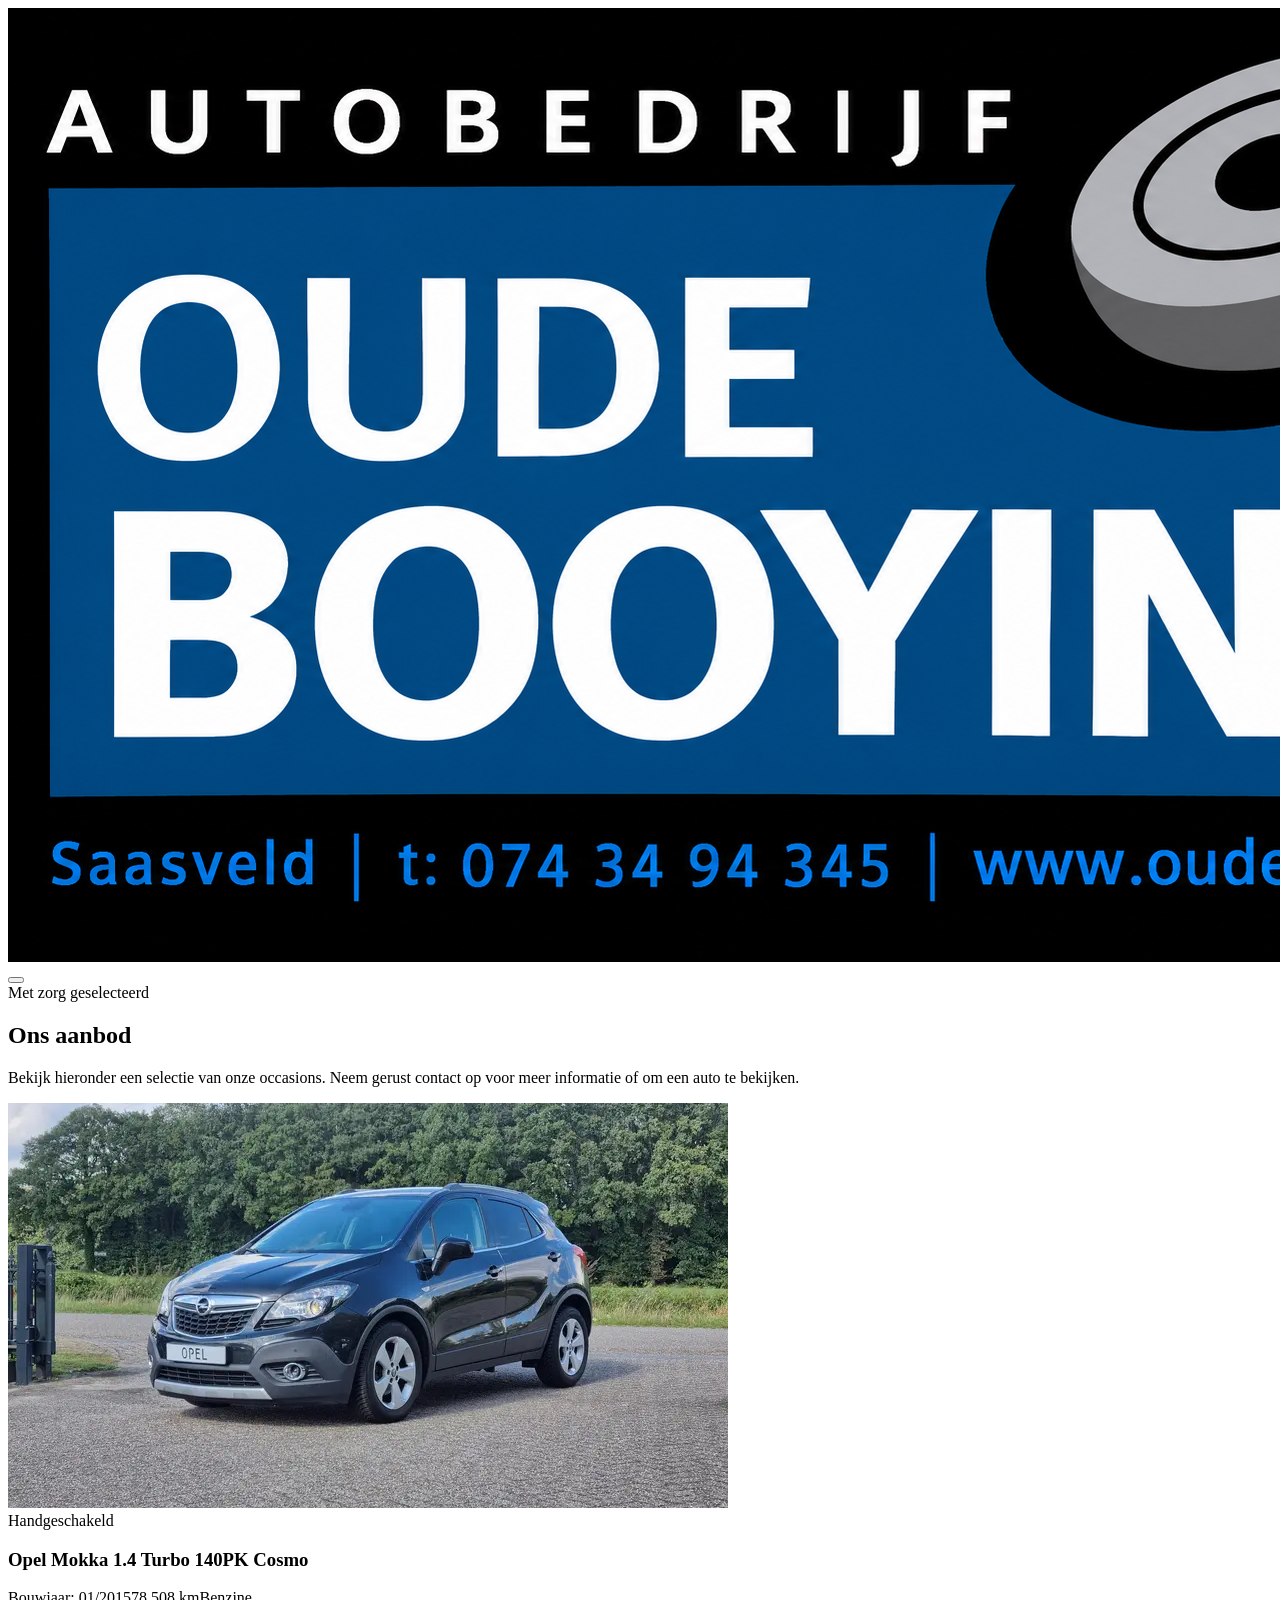
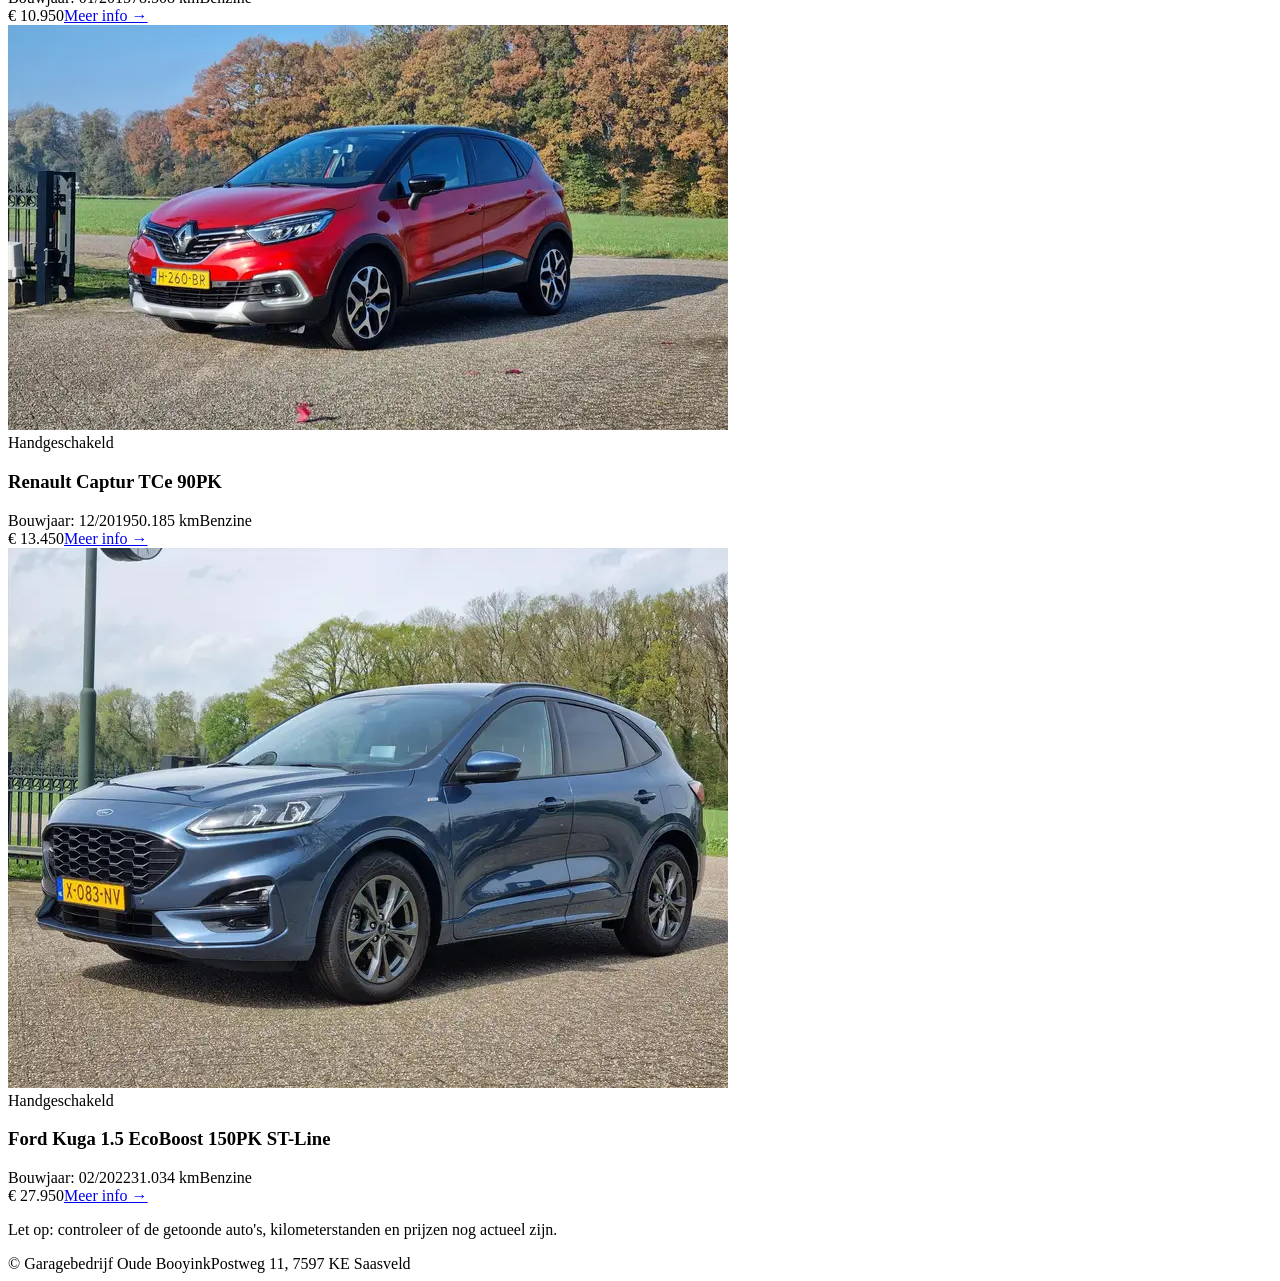
==== aanbod.html @ 66f20144 "Add files via upload" ====
<!DOCTYPE html>
<html lang="nl">
<head>
  <meta charset="UTF-8">
  <meta name="viewport" content="width=device-width, initial-scale=1">
  <meta name="description" content="Bekijk een selectie occasions van Garagebedrijf Oude Booyink in Saasveld.">
  <meta name="theme-color" content="#101010">
  <title>Ons aanbod | Garagebedrijf Oude Booyink</title>
  <link rel="stylesheet" href="style.css">
</head>
<body>
  <header class="site-header">
    <div class="wrap nav">
      <a class="brand" href="index.html" aria-label="Garagebedrijf Oude Booyink - Home"><img src="logo.png" alt="Garagebedrijf Oude Booyink" class="logo"></a>
      <div class="menu-wrap">
        <button class="menu-toggle" id="menuToggle" type="button" aria-label="Menu openen" aria-expanded="false" aria-controls="site-menu"><span></span><span></span><span></span></button>
        <nav class="menu-panel" id="site-menu" aria-label="Hoofdnavigatie" hidden>
          <a href="index.html">Home</a><a href="aanbod.html" aria-current="page">Aanbod</a><a href="over-ons.html">Over ons</a><a href="contact.html">Contact</a>
        </nav>
      </div>
    </div>
  </header>
  <main>
    <section class="page-hero"><div class="wrap"><div class="eyebrow">Met zorg geselecteerd</div><h1>Ons aanbod</h1><p>Bekijk hieronder een selectie van onze occasions. Neem gerust contact op voor meer informatie of om een auto te bekijken.</p></div></section>
    <section class="content-section"><div class="wrap">
      <div class="cars">
        <article class="car"><img src="opel mokka grijs 2015 - 2026.webp" alt="Opel Mokka grijs" loading="lazy"><div class="car-info"><div class="tag">Handgeschakeld</div><h3>Opel Mokka 1.4 Turbo 140PK Cosmo</h3><div class="specs"><span>Bouwjaar: 01/2015</span><span>78.508 km</span><span>Benzine</span></div><div class="price-row"><span class="price">€ 10.950</span><a class="text-link" href="contact.html">Meer info →</a></div></div></article>
        <article class="car"><img src="renault captur 2019 rood - 2026.webp" alt="Renault Captur rood" loading="lazy"><div class="car-info"><div class="tag">Handgeschakeld</div><h3>Renault Captur TCe 90PK</h3><div class="specs"><span>Bouwjaar: 12/2019</span><span>50.185 km</span><span>Benzine</span></div><div class="price-row"><span class="price">€ 13.450</span><a class="text-link" href="contact.html">Meer info →</a></div></div></article>
        <article class="car"><img src="ford kuga blauwgrijs 2022 - 2026.webp" alt="Ford Kuga blauwgrijs" loading="lazy"><div class="car-info"><div class="tag">Handgeschakeld</div><h3>Ford Kuga 1.5 EcoBoost 150PK ST-Line</h3><div class="specs"><span>Bouwjaar: 02/2022</span><span>31.034 km</span><span>Benzine</span></div><div class="price-row"><span class="price">€ 27.950</span><a class="text-link" href="contact.html">Meer info →</a></div></div></article>
      </div>
      <p class="note">Let op: controleer of de getoonde auto's, kilometerstanden en prijzen nog actueel zijn.</p>
    </div></section>
  </main>
  <footer><div class="wrap footer-row"><span>© <span id="year"></span> Garagebedrijf Oude Booyink</span><span>Postweg 11, 7597 KE Saasveld</span></div></footer>
  <script src="script.js"></script>
</body>
</html>
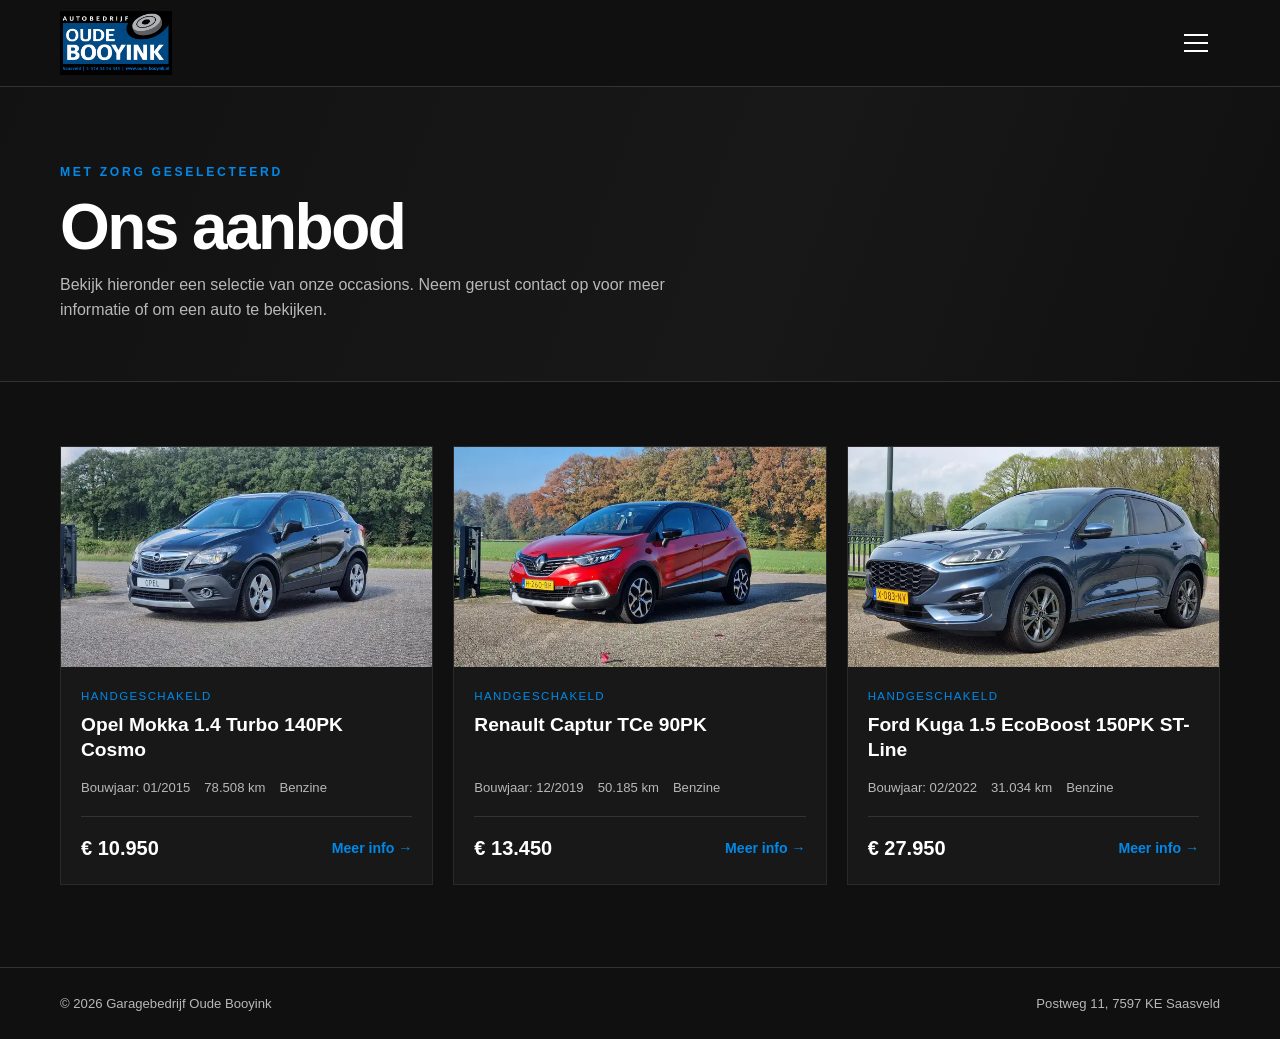
==== commit 00ab6d0f: "Remove note about checking car details" ====
--- a/aanbod.html
+++ b/aanbod.html
@@ -28,7 +28,7 @@
         <article class="car"><img src="renault captur 2019 rood - 2026.webp" alt="Renault Captur rood" loading="lazy"><div class="car-info"><div class="tag">Handgeschakeld</div><h3>Renault Captur TCe 90PK</h3><div class="specs"><span>Bouwjaar: 12/2019</span><span>50.185 km</span><span>Benzine</span></div><div class="price-row"><span class="price">€ 13.450</span><a class="text-link" href="contact.html">Meer info →</a></div></div></article>
         <article class="car"><img src="ford kuga blauwgrijs 2022 - 2026.webp" alt="Ford Kuga blauwgrijs" loading="lazy"><div class="car-info"><div class="tag">Handgeschakeld</div><h3>Ford Kuga 1.5 EcoBoost 150PK ST-Line</h3><div class="specs"><span>Bouwjaar: 02/2022</span><span>31.034 km</span><span>Benzine</span></div><div class="price-row"><span class="price">€ 27.950</span><a class="text-link" href="contact.html">Meer info →</a></div></div></article>
       </div>
-      <p class="note">Let op: controleer of de getoonde auto's, kilometerstanden en prijzen nog actueel zijn.</p>
+
     </div></section>
   </main>
   <footer><div class="wrap footer-row"><span>© <span id="year"></span> Garagebedrijf Oude Booyink</span><span>Postweg 11, 7597 KE Saasveld</span></div></footer>
--- a/style.css
+++ b/style.css
@@ -0,0 +1,234 @@
+:root {
+  --black: #101010;
+  --panel: #181818;
+  --white: #ffffff;
+  --muted: #b8b8b8;
+  --line: #333333;
+  --accent: #00457C;
+  --blue-light: #0089E8;
+  --about-bg: #f1f0ec;
+  --about-text: #171717;
+}
+
+* { box-sizing: border-box; }
+html { scroll-behavior: smooth; }
+body {
+  margin: 0;
+  background: var(--black);
+  color: var(--white);
+  font-family: Arial, Helvetica, sans-serif;
+  line-height: 1.6;
+}
+a { color: inherit; text-decoration: none; }
+button, input, textarea { font: inherit; }
+.wrap { width: min(1160px, 92%); margin: 0 auto; }
+
+.site-header {
+  position: relative;
+  z-index: 20;
+  background: rgba(16, 16, 16, .97);
+  border-bottom: 1px solid var(--line);
+}
+.home-page .site-header {
+  position: absolute;
+  inset: 0 0 auto 0;
+  background: rgba(16, 16, 16, .55);
+  border-bottom-color: rgba(255,255,255,.16);
+}
+.nav {
+  min-height: 86px;
+  display: flex;
+  align-items: center;
+  justify-content: space-between;
+  gap: 24px;
+}
+.brand { display: block; flex-shrink: 0; }
+.logo {
+  display: block;
+  width: auto;
+  height: 65px;
+  max-width: min(260px, 58vw);
+  object-fit: contain;
+}
+.menu-wrap { position: relative; margin-left: auto; }
+.menu-toggle {
+  display: flex;
+  flex-direction: column;
+  align-items: center;
+  justify-content: center;
+  gap: 6px;
+  width: 48px;
+  height: 48px;
+  padding: 10px;
+  border: 1px solid rgba(255,255,255,.45);
+  background: rgba(16,16,16,.35);
+  cursor: pointer;
+}
+.menu-toggle:hover, .menu-toggle:focus-visible { border-color: var(--blue-light); outline: none; }
+.menu-toggle span { width: 24px; height: 2px; display: block; background: var(--white); transition: transform .2s, opacity .2s; }
+.menu-toggle[aria-expanded="true"] span:first-child { transform: translateY(8px) rotate(45deg); }
+.menu-toggle[aria-expanded="true"] span:nth-child(2) { opacity: 0; }
+.menu-toggle[aria-expanded="true"] span:last-child { transform: translateY(-8px) rotate(-45deg); }
+.menu-panel {
+  position: absolute;
+  right: 0;
+  top: calc(100% + 10px);
+  width: 225px;
+  padding: 8px;
+  background: var(--panel);
+  border: 1px solid var(--line);
+  box-shadow: 0 14px 35px rgba(0,0,0,.35);
+}
+.menu-panel[hidden] { display: none !important; }
+.menu-panel a { display: block; padding: 12px 14px; color: #eee; }
+.menu-panel a:hover, .menu-panel a:focus-visible { color: var(--blue-light); background: #252525; outline: none; }
+
+/* Homepage: alleen de grote vrachtwagenfoto met logo en menu */
+.home-hero {
+  min-height: 100svh;
+  min-height: 100vh;
+  background-color: #101010;
+  background-image: linear-gradient(180deg, rgba(0,0,0,.16), rgba(0,0,0,.08)), url('vrachtwagentje.jpg');
+  background-position: center;
+  background-size: cover;
+  background-repeat: no-repeat;
+}
+.home-hero::after { content: ""; display: block; min-height: 100vh; pointer-events: none; }
+
+.page-hero {
+  padding: 76px 0 58px;
+  background: linear-gradient(110deg, #121212, #181818 60%, #101010);
+  border-bottom: 1px solid var(--line);
+}
+.eyebrow {
+  color: var(--blue-light);
+  font-size: .76rem;
+  font-weight: 700;
+  letter-spacing: .22em;
+  text-transform: uppercase;
+}
+.page-hero h1 { margin: 12px 0 10px; font-size: clamp(2.4rem, 5vw, 4rem); line-height: 1.05; letter-spacing: -.04em; }
+.page-hero p { max-width: 650px; margin: 0; color: var(--muted); }
+main section.content-section { padding: 64px 0 82px; }
+h2 { font-size: clamp(2rem, 4vw, 3rem); letter-spacing: -.035em; line-height: 1.1; margin: 10px 0 18px; }
+h3 { margin: 8px 0 2px; }
+p { margin-top: 0; }
+.muted, .section-intro { color: var(--muted); }
+
+.cars { display: grid; grid-template-columns: repeat(3, minmax(0, 1fr)); gap: 20px; }
+.car { display: flex; flex-direction: column; min-width: 0; background: var(--panel); border: 1px solid #292929; overflow: hidden; }
+.car img { width: 100%; height: 220px; object-fit: cover; display: block; background: #252525; }
+.car-info { display: flex; flex-direction: column; flex: 1; padding: 20px; }
+.tag { font-size: .72rem; color: var(--blue-light); text-transform: uppercase; letter-spacing: .12em; }
+.car h3 { margin: 8px 0 2px; font-size: 1.2rem; line-height: 1.3; min-height: 2.6em; }
+.specs { display: flex; flex-wrap: wrap; gap: 8px 14px; color: var(--muted); font-size: .82rem; margin: 12px 0 18px; }
+.price-row { display: flex; align-items: center; justify-content: space-between; border-top: 1px solid var(--line); padding-top: 15px; gap: 8px; margin-top: auto; }
+.price { font-size: 1.25rem; font-weight: 800; }
+.text-link { font-size: .88rem; color: var(--blue-light); font-weight: 700; }
+.text-link:hover { color: #62b8ff; }
+.note { font-size: .82rem; color: var(--muted); margin-top: 18px; }
+
+.about-panel { background: var(--about-bg); color: var(--about-text); }
+.about-grid { display: grid; grid-template-columns: 1fr 1fr; gap: 60px; align-items: center; }
+.about-panel .eyebrow { color: var(--accent); }
+.about-panel p { color: #454545; }
+.features { display: grid; grid-template-columns: 1fr 1fr; gap: 18px; margin-top: 24px; }
+.feature { border-top: 1px solid #c8c5bf; padding-top: 12px; font-weight: 700; }
+.btn { display: inline-flex; align-items: center; justify-content: center; padding: 13px 21px; border: 1px solid var(--blue-light); color: var(--white); font-weight: 700; font-size: .9rem; transition: .2s; cursor: pointer; font-family: inherit; background: transparent; }
+.btn.primary { background: var(--accent); color: var(--white); }
+.btn:hover { transform: translateY(-2px); opacity: .9; }
+.actions { display: flex; flex-wrap: wrap; gap: 12px; margin-top: 24px; }
+
+.contact-grid { display: grid; grid-template-columns: 1fr 1fr; gap: 30px; align-items: start; }
+.contact-card { background: var(--panel); border: 1px solid var(--line); padding: 26px; min-width: 0; }
+.contact-card p { color: var(--muted); }
+.contact-card h2, .contact-card h3 { margin-top: 0; }
+.contact-card label { display: block; font-size: .86rem; margin: 14px 0 6px; }
+input, textarea { width: 100%; padding: 12px; background: #101010; color: white; border: 1px solid #444; font: inherit; border-radius: 0; }
+input:focus, textarea:focus { outline: 2px solid var(--blue-light); outline-offset: 2px; }
+textarea { min-height: 130px; resize: vertical; }
+footer { border-top: 1px solid var(--line); padding: 25px 0; color: var(--muted); font-size: .82rem; }
+.footer-row { display: flex; justify-content: space-between; gap: 18px; flex-wrap: wrap; }
+
+@media (max-width: 800px) {
+  .cars { grid-template-columns: repeat(2, minmax(0, 1fr)); }
+  .about-grid, .contact-grid { grid-template-columns: 1fr; gap: 28px; }
+  .page-hero { padding: 58px 0 44px; }
+}
+@media (max-width: 560px) {
+  .nav { min-height: 74px; }
+  .logo { height: 55px; }
+  .cars { grid-template-columns: 1fr; }
+  .car img { height: 235px; }
+  main section.content-section { padding: 48px 0 60px; }
+  .features { gap: 12px; }
+  .contact-card { padding: 20px; }
+  .page-hero { padding: 46px 0 36px; }
+}
+
+/* Homepage: donkere vrachtwagenfoto en tekst in het midden */
+.home-hero {
+  position: relative;
+  min-height: calc(100vh - 86px);
+  display: flex;
+  align-items: center;
+  justify-content: center;
+  padding: 60px 0;
+  background-color: #101010;
+  background-image:
+    linear-gradient(90deg, rgba(0, 0, 0, .86), rgba(0, 0, 0, .28)),
+    url('vrachtwagentje.jpg');
+  background-position: center;
+  background-size: cover;
+  background-repeat: no-repeat;
+}
+
+/* Voorkomt een dubbele donkere laag */
+.home-hero::after {
+  content: none !important;
+}
+
+.home-hero-content {
+  position: relative;
+  z-index: 1;
+  width: min(1160px, 92%);
+  margin: 0 auto;
+  padding: 40px 0;
+  text-align: center;
+}
+
+.home-hero .eyebrow {
+  color: #0089E8;
+  font-size: .76rem;
+  font-weight: 700;
+  letter-spacing: .22em;
+  text-transform: uppercase;
+}
+
+.home-hero h1 {
+  color: #ffffff;
+  margin: 18px 0;
+  font-size: clamp(2.7rem, 6vw, 5.3rem);
+  line-height: 1.02;
+  letter-spacing: -.045em;
+  white-space: nowrap;
+}
+
+.home-hero .actions {
+  display: flex;
+  justify-content: center;
+  flex-wrap: wrap;
+  gap: 12px;
+  margin-top: 28px;
+}
+
+@media (max-width: 700px) {
+  .home-hero h1 {
+    white-space: normal;
+  }
+  }
+.menu-toggle {
+  border: none !important;
+  background: transparent;
+  box-shadow: none;
+}
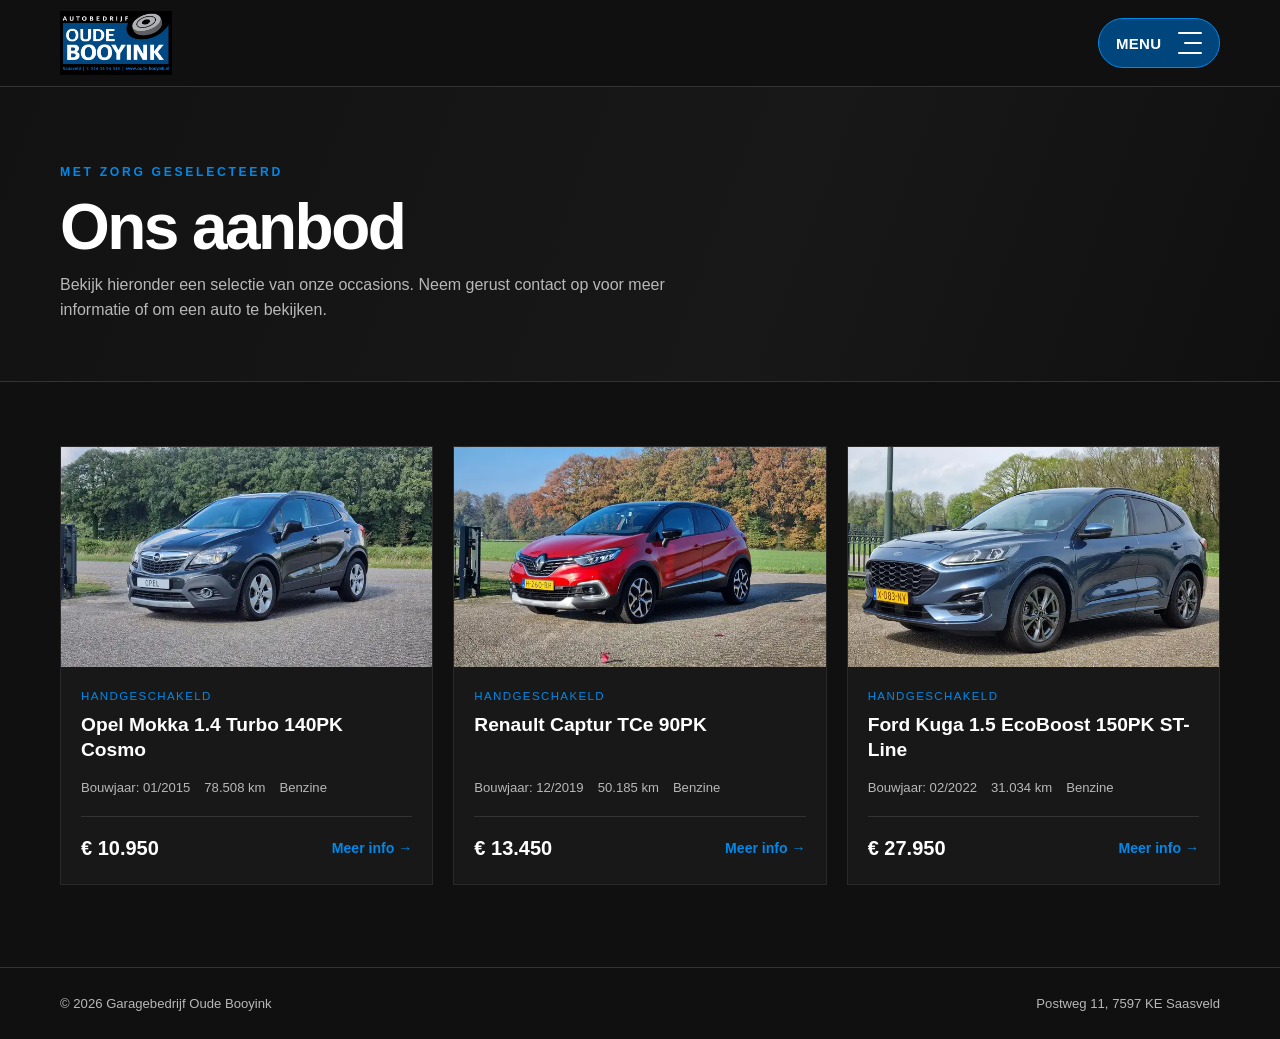
==== commit 5dbe289c: "Refactor menu toggle button for accessibility" ====
--- a/aanbod.html
+++ b/aanbod.html
@@ -13,7 +13,23 @@
     <div class="wrap nav">
       <a class="brand" href="index.html" aria-label="Garagebedrijf Oude Booyink - Home"><img src="logo.png" alt="Garagebedrijf Oude Booyink" class="logo"></a>
       <div class="menu-wrap">
-        <button class="menu-toggle" id="menuToggle" type="button" aria-label="Menu openen" aria-expanded="false" aria-controls="site-menu"><span></span><span></span><span></span></button>
+        
+<button class="menu-toggle" id="menuToggle"
+        type="button"
+        aria-label="Menu openen"
+        aria-expanded="false"
+        aria-controls="site-menu">
+
+  <span class="menu-label">MENU</span>
+
+  <span class="menu-lines">
+    <span></span>
+    <span></span>
+    <span></span>
+  </span>
+
+</button>
+
         <nav class="menu-panel" id="site-menu" aria-label="Hoofdnavigatie" hidden>
           <a href="index.html">Home</a><a href="aanbod.html" aria-current="page">Aanbod</a><a href="over-ons.html">Over ons</a><a href="contact.html">Contact</a>
         </nav>
--- a/style.css
+++ b/style.css
@@ -1,3 +1,4 @@
+
 :root {
   --black: #101010;
   --panel: #181818;
@@ -10,8 +11,14 @@
   --about-text: #171717;
 }
 
-* { box-sizing: border-box; }
-html { scroll-behavior: smooth; }
+* {
+  box-sizing: border-box;
+}
+
+html {
+  scroll-behavior: smooth;
+}
+
 body {
   margin: 0;
   background: var(--black);
@@ -19,22 +26,39 @@
   font-family: Arial, Helvetica, sans-serif;
   line-height: 1.6;
 }
-a { color: inherit; text-decoration: none; }
-button, input, textarea { font: inherit; }
-.wrap { width: min(1160px, 92%); margin: 0 auto; }
+
+a {
+  color: inherit;
+  text-decoration: none;
+}
+
+button, input, textarea {
+  font: inherit;
+}
+
+.wrap {
+  width: min(1160px, 92%);
+  margin: 0 auto;
+}
+
+/* =====================================
+   HEADER EN LOGO
+===================================== */
 
 .site-header {
   position: relative;
   z-index: 20;
-  background: rgba(16, 16, 16, .97);
+  background: rgba(16,16,16,.97);
   border-bottom: 1px solid var(--line);
 }
+
 .home-page .site-header {
   position: absolute;
   inset: 0 0 auto 0;
-  background: rgba(16, 16, 16, .55);
+  background: rgba(16,16,16,.55);
   border-bottom-color: rgba(255,255,255,.16);
 }
+
 .nav {
   min-height: 86px;
   display: flex;
@@ -42,7 +66,12 @@
   justify-content: space-between;
   gap: 24px;
 }
-.brand { display: block; flex-shrink: 0; }
+
+.brand {
+  display: block;
+  flex-shrink: 0;
+}
+
 .logo {
   display: block;
   width: auto;
@@ -50,140 +79,242 @@
   max-width: min(260px, 58vw);
   object-fit: contain;
 }
-.menu-wrap { position: relative; margin-left: auto; }
+
+/* =====================================
+   MENUKNOP - HOUSE OF CARS STIJL
+===================================== */
+
+.menu-wrap {
+  position: relative;
+  z-index: 1005;
+  margin-left: auto;
+}
+
 .menu-toggle {
+  position: relative;
+  z-index: 1007;
+  width: 122px;
+  height: 50px;
+  padding: 0 17px;
+  border: 1px solid var(--blue-light);
+  border-radius: 50px;
+  background: var(--accent);
+  color: white;
+  box-shadow: none;
+
+  display: flex;
+  flex-direction: row;
+  align-items: center;
+  justify-content: space-between;
+  gap: 12px;
+
+  cursor: pointer;
+  transition: background .25s ease;
+}
+
+.menu-toggle:hover {
+  background: var(--blue-light);
+}
+
+.menu-toggle:focus-visible {
+  outline: 2px solid white;
+  outline-offset: 4px;
+}
+
+.menu-toggle .menu-label {
+  display: inline-block;
+  color: white;
+  font-size: 15px;
+  font-weight: 800;
+  letter-spacing: .3px;
+  line-height: 1;
+}
+
+/* Drie horizontale streepjes */
+
+.menu-toggle .menu-lines {
+  width: 25px;
+  height: 22px;
   display: flex;
   flex-direction: column;
+  justify-content: space-between;
+  align-items: flex-end;
+}
+
+.menu-toggle .menu-lines span {
+  display: block;
+  width: 24px;
+  height: 2px;
+  background: white;
+  border-radius: 3px;
+  transition: transform .3s ease, opacity .3s ease;
+}
+
+.menu-toggle .menu-lines span:nth-child(2) {
+  width: 18px;
+}
+
+/* Streepjes veranderen in kruisje */
+
+.menu-toggle[aria-expanded="true"] .menu-lines span:first-child {
+  transform: translateY(10px) rotate(45deg);
+}
+
+.menu-toggle[aria-expanded="true"] .menu-lines span:nth-child(2) {
+  opacity: 0;
+}
+
+.menu-toggle[aria-expanded="true"] .menu-lines span:last-child {
+  transform: translateY(-10px) rotate(-45deg);
+}
+
+/* =====================================
+   GROOT SCHUIFMENU RECHTS
+===================================== */
+
+.menu-panel {
+  position: fixed;
+  z-index: 1006;
+  top: 0;
+  right: 0;
+
+  width: 40vw;
+  min-width: 360px;
+  max-width: 620px;
+
+  height: 100vh;
+  height: 100dvh;
+
+  padding: 145px 55px 45px;
+
+  background: #101820;
+  border: none;
+  box-shadow: -20px 0 60px rgba(0,0,0,.4);
+
+  display: flex;
+  flex-direction: column;
+  gap: 0;
+
+  transform: translateX(100%);
+  transition: transform .45s cubic-bezier(.77,0,.18,1);
+  overflow-y: auto;
+}
+
+.menu-panel.is-open {
+  transform: translateX(0);
+}
+
+.menu-panel[hidden] {
+  display: none !important;
+}
+
+/* Menutitel */
+
+.menu-panel .menu-heading {
+  color: var(--blue-light);
+  font-size: 13px;
+  font-weight: 700;
+  letter-spacing: 4px;
+  margin-bottom: 28px;
+}
+
+/* Grote menuteksten */
+
+.menu-panel a {
+  display: flex;
+  justify-content: space-between;
+  align-items: center;
+
+  padding: 17px 0;
+
+  color: white;
+  background: transparent;
+  border-bottom: 1px solid rgba(255,255,255,.15);
+
+  font-family: Impact, "Arial Narrow", sans-serif;
+  font-size: clamp(30px, 3.2vw, 46px);
+  font-weight: 700;
+  letter-spacing: .5px;
+  text-transform: uppercase;
+
+  transition: color .25s ease, padding .25s ease;
+}
+
+.menu-panel a span {
+  color: var(--blue-light);
+  font-size: 25px;
+}
+
+.menu-panel a:hover,
+.menu-panel a:focus-visible {
+  color: var(--blue-light);
+  padding-left: 10px;
+  outline: none;
+}
+
+/* Onderkant menu */
+
+.menu-footer {
+  margin-top: auto;
+  padding-top: 40px;
+  color: #aebdca;
+  font-size: 12px;
+  line-height: 2;
+  letter-spacing: 1.5px;
+}
+
+/* Donkere laag achter menu */
+
+.menu-overlay {
+  position: fixed;
+  z-index: 1004;
+  inset: 0;
+  background: rgba(0,0,0,.72);
+  opacity: 0;
+  visibility: hidden;
+  transition: opacity .45s ease, visibility .45s ease;
+}
+
+.menu-overlay.is-visible {
+  opacity: 1;
+  visibility: visible;
+}
+
+.menu-overlay[hidden] {
+  display: none !important;
+}
+
+body.menu-open {
+  overflow: hidden;
+}
+
+/* =====================================
+   HOMEPAGE
+===================================== */
+
+.home-hero {
+  position: relative;
+  min-height: 100vh;
+  min-height: 100svh;
+  display: flex;
   align-items: center;
   justify-content: center;
-  gap: 6px;
-  width: 48px;
-  height: 48px;
-  padding: 10px;
-  border: 1px solid rgba(255,255,255,.45);
-  background: rgba(16,16,16,.35);
-  cursor: pointer;
-}
-.menu-toggle:hover, .menu-toggle:focus-visible { border-color: var(--blue-light); outline: none; }
-.menu-toggle span { width: 24px; height: 2px; display: block; background: var(--white); transition: transform .2s, opacity .2s; }
-.menu-toggle[aria-expanded="true"] span:first-child { transform: translateY(8px) rotate(45deg); }
-.menu-toggle[aria-expanded="true"] span:nth-child(2) { opacity: 0; }
-.menu-toggle[aria-expanded="true"] span:last-child { transform: translateY(-8px) rotate(-45deg); }
-.menu-panel {
-  position: absolute;
-  right: 0;
-  top: calc(100% + 10px);
-  width: 225px;
-  padding: 8px;
-  background: var(--panel);
-  border: 1px solid var(--line);
-  box-shadow: 0 14px 35px rgba(0,0,0,.35);
-}
-.menu-panel[hidden] { display: none !important; }
-.menu-panel a { display: block; padding: 12px 14px; color: #eee; }
-.menu-panel a:hover, .menu-panel a:focus-visible { color: var(--blue-light); background: #252525; outline: none; }
-
-/* Homepage: alleen de grote vrachtwagenfoto met logo en menu */
-.home-hero {
-  min-height: 100svh;
-  min-height: 100vh;
+  padding: 60px 0;
+
   background-color: #101010;
-  background-image: linear-gradient(180deg, rgba(0,0,0,.16), rgba(0,0,0,.08)), url('vrachtwagentje.jpg');
+  background-image:
+    linear-gradient(
+      90deg,
+      rgba(0,0,0,.86),
+      rgba(0,0,0,.28)
+    ),
+    url('vrachtwagentje.jpg');
+
   background-position: center;
   background-size: cover;
   background-repeat: no-repeat;
 }
-.home-hero::after { content: ""; display: block; min-height: 100vh; pointer-events: none; }
-
-.page-hero {
-  padding: 76px 0 58px;
-  background: linear-gradient(110deg, #121212, #181818 60%, #101010);
-  border-bottom: 1px solid var(--line);
-}
-.eyebrow {
-  color: var(--blue-light);
-  font-size: .76rem;
-  font-weight: 700;
-  letter-spacing: .22em;
-  text-transform: uppercase;
-}
-.page-hero h1 { margin: 12px 0 10px; font-size: clamp(2.4rem, 5vw, 4rem); line-height: 1.05; letter-spacing: -.04em; }
-.page-hero p { max-width: 650px; margin: 0; color: var(--muted); }
-main section.content-section { padding: 64px 0 82px; }
-h2 { font-size: clamp(2rem, 4vw, 3rem); letter-spacing: -.035em; line-height: 1.1; margin: 10px 0 18px; }
-h3 { margin: 8px 0 2px; }
-p { margin-top: 0; }
-.muted, .section-intro { color: var(--muted); }
-
-.cars { display: grid; grid-template-columns: repeat(3, minmax(0, 1fr)); gap: 20px; }
-.car { display: flex; flex-direction: column; min-width: 0; background: var(--panel); border: 1px solid #292929; overflow: hidden; }
-.car img { width: 100%; height: 220px; object-fit: cover; display: block; background: #252525; }
-.car-info { display: flex; flex-direction: column; flex: 1; padding: 20px; }
-.tag { font-size: .72rem; color: var(--blue-light); text-transform: uppercase; letter-spacing: .12em; }
-.car h3 { margin: 8px 0 2px; font-size: 1.2rem; line-height: 1.3; min-height: 2.6em; }
-.specs { display: flex; flex-wrap: wrap; gap: 8px 14px; color: var(--muted); font-size: .82rem; margin: 12px 0 18px; }
-.price-row { display: flex; align-items: center; justify-content: space-between; border-top: 1px solid var(--line); padding-top: 15px; gap: 8px; margin-top: auto; }
-.price { font-size: 1.25rem; font-weight: 800; }
-.text-link { font-size: .88rem; color: var(--blue-light); font-weight: 700; }
-.text-link:hover { color: #62b8ff; }
-.note { font-size: .82rem; color: var(--muted); margin-top: 18px; }
-
-.about-panel { background: var(--about-bg); color: var(--about-text); }
-.about-grid { display: grid; grid-template-columns: 1fr 1fr; gap: 60px; align-items: center; }
-.about-panel .eyebrow { color: var(--accent); }
-.about-panel p { color: #454545; }
-.features { display: grid; grid-template-columns: 1fr 1fr; gap: 18px; margin-top: 24px; }
-.feature { border-top: 1px solid #c8c5bf; padding-top: 12px; font-weight: 700; }
-.btn { display: inline-flex; align-items: center; justify-content: center; padding: 13px 21px; border: 1px solid var(--blue-light); color: var(--white); font-weight: 700; font-size: .9rem; transition: .2s; cursor: pointer; font-family: inherit; background: transparent; }
-.btn.primary { background: var(--accent); color: var(--white); }
-.btn:hover { transform: translateY(-2px); opacity: .9; }
-.actions { display: flex; flex-wrap: wrap; gap: 12px; margin-top: 24px; }
-
-.contact-grid { display: grid; grid-template-columns: 1fr 1fr; gap: 30px; align-items: start; }
-.contact-card { background: var(--panel); border: 1px solid var(--line); padding: 26px; min-width: 0; }
-.contact-card p { color: var(--muted); }
-.contact-card h2, .contact-card h3 { margin-top: 0; }
-.contact-card label { display: block; font-size: .86rem; margin: 14px 0 6px; }
-input, textarea { width: 100%; padding: 12px; background: #101010; color: white; border: 1px solid #444; font: inherit; border-radius: 0; }
-input:focus, textarea:focus { outline: 2px solid var(--blue-light); outline-offset: 2px; }
-textarea { min-height: 130px; resize: vertical; }
-footer { border-top: 1px solid var(--line); padding: 25px 0; color: var(--muted); font-size: .82rem; }
-.footer-row { display: flex; justify-content: space-between; gap: 18px; flex-wrap: wrap; }
-
-@media (max-width: 800px) {
-  .cars { grid-template-columns: repeat(2, minmax(0, 1fr)); }
-  .about-grid, .contact-grid { grid-template-columns: 1fr; gap: 28px; }
-  .page-hero { padding: 58px 0 44px; }
-}
-@media (max-width: 560px) {
-  .nav { min-height: 74px; }
-  .logo { height: 55px; }
-  .cars { grid-template-columns: 1fr; }
-  .car img { height: 235px; }
-  main section.content-section { padding: 48px 0 60px; }
-  .features { gap: 12px; }
-  .contact-card { padding: 20px; }
-  .page-hero { padding: 46px 0 36px; }
-}
-
-/* Homepage: donkere vrachtwagenfoto en tekst in het midden */
-.home-hero {
-  position: relative;
-  min-height: calc(100vh - 86px);
-  display: flex;
-  align-items: center;
-  justify-content: center;
-  padding: 60px 0;
-  background-color: #101010;
-  background-image:
-    linear-gradient(90deg, rgba(0, 0, 0, .86), rgba(0, 0, 0, .28)),
-    url('vrachtwagentje.jpg');
-  background-position: center;
-  background-size: cover;
-  background-repeat: no-repeat;
-}
-
-/* Voorkomt een dubbele donkere laag */
+
 .home-hero::after {
   content: none !important;
 }
@@ -198,7 +329,7 @@
 }
 
 .home-hero .eyebrow {
-  color: #0089E8;
+  color: var(--blue-light);
   font-size: .76rem;
   font-weight: 700;
   letter-spacing: .22em;
@@ -206,7 +337,7 @@
 }
 
 .home-hero h1 {
-  color: #ffffff;
+  color: white;
   margin: 18px 0;
   font-size: clamp(2.7rem, 6vw, 5.3rem);
   line-height: 1.02;
@@ -222,13 +353,385 @@
   margin-top: 28px;
 }
 
+/* =====================================
+   PAGINAKOPPEN
+===================================== */
+
+.page-hero {
+  padding: 76px 0 58px;
+  background: linear-gradient(110deg, #121212, #181818 60%, #101010);
+  border-bottom: 1px solid var(--line);
+}
+
+.eyebrow {
+  color: var(--blue-light);
+  font-size: .76rem;
+  font-weight: 700;
+  letter-spacing: .22em;
+  text-transform: uppercase;
+}
+
+.page-hero h1 {
+  margin: 12px 0 10px;
+  font-size: clamp(2.4rem, 5vw, 4rem);
+  line-height: 1.05;
+  letter-spacing: -.04em;
+}
+
+.page-hero p {
+  max-width: 650px;
+  margin: 0;
+  color: var(--muted);
+}
+
+/* =====================================
+   ALGEMENE TEKST EN SECTIES
+===================================== */
+
+main section.content-section {
+  padding: 64px 0 82px;
+}
+
+h2 {
+  font-size: clamp(2rem, 4vw, 3rem);
+  letter-spacing: -.035em;
+  line-height: 1.1;
+  margin: 10px 0 18px;
+}
+
+h3 {
+  margin: 8px 0 2px;
+}
+
+p {
+  margin-top: 0;
+}
+
+.muted,
+.section-intro {
+  color: var(--muted);
+}
+
+/* =====================================
+   AUTO-AANBOD
+===================================== */
+
+.cars {
+  display: grid;
+  grid-template-columns: repeat(3, minmax(0, 1fr));
+  gap: 20px;
+}
+
+.car {
+  display: flex;
+  flex-direction: column;
+  min-width: 0;
+  background: var(--panel);
+  border: 1px solid #292929;
+  overflow: hidden;
+}
+
+.car img {
+  width: 100%;
+  height: 220px;
+  object-fit: cover;
+  display: block;
+  background: #252525;
+}
+
+.car-info {
+  display: flex;
+  flex-direction: column;
+  flex: 1;
+  padding: 20px;
+}
+
+.tag {
+  font-size: .72rem;
+  color: var(--blue-light);
+  text-transform: uppercase;
+  letter-spacing: .12em;
+}
+
+.car h3 {
+  margin: 8px 0 2px;
+  font-size: 1.2rem;
+  line-height: 1.3;
+  min-height: 2.6em;
+}
+
+.specs {
+  display: flex;
+  flex-wrap: wrap;
+  gap: 8px 14px;
+  color: var(--muted);
+  font-size: .82rem;
+  margin: 12px 0 18px;
+}
+
+.price-row {
+  display: flex;
+  align-items: center;
+  justify-content: space-between;
+  border-top: 1px solid var(--line);
+  padding-top: 15px;
+  gap: 8px;
+  margin-top: auto;
+}
+
+.price {
+  font-size: 1.25rem;
+  font-weight: 800;
+}
+
+.text-link {
+  font-size: .88rem;
+  color: var(--blue-light);
+  font-weight: 700;
+}
+
+.text-link:hover {
+  color: #62b8ff;
+}
+
+.note {
+  font-size: .82rem;
+  color: var(--muted);
+  margin-top: 18px;
+}
+
+/* =====================================
+   OVER ONS
+===================================== */
+
+.about-panel {
+  background: var(--about-bg);
+  color: var(--about-text);
+}
+
+.about-grid {
+  display: grid;
+  grid-template-columns: 1fr 1fr;
+  gap: 60px;
+  align-items: center;
+}
+
+.about-panel .eyebrow {
+  color: var(--accent);
+}
+
+.about-panel p {
+  color: #454545;
+}
+
+.features {
+  display: grid;
+  grid-template-columns: 1fr 1fr;
+  gap: 18px;
+  margin-top: 24px;
+}
+
+.feature {
+  border-top: 1px solid #c8c5bf;
+  padding-top: 12px;
+  font-weight: 700;
+}
+
+/* =====================================
+   KNOPPEN
+===================================== */
+
+
+/* =====================================
+   KNOPPEN - LANGWERPIG EN AFGEROND
+===================================== */
+
+.btn {
+  display: inline-flex;
+  align-items: center;
+  justify-content: center;
+
+  min-height: 50px;
+  padding: 0 26px;
+
+  border: 1px solid var(--blue-light);
+  border-radius: 50px;
+
+  background: var(--accent);
+  color: white;
+
+  font-weight: 800;
+  font-size: .9rem;
+  font-family: inherit;
+  text-decoration: none;
+
+  cursor: pointer;
+  transition: background .25s ease, transform .25s ease;
+}
+
+.btn.primary {
+  background: var(--accent);
+  color: white;
+}
+
+.btn:hover {
+  background: var(--blue-light);
+  color: white;
+  transform: translateY(-2px);
+}
+
+.actions {
+  display: flex;
+  flex-wrap: wrap;
+  justify-content: center;
+  gap: 16px;
+  margin-top: 28px;
+}
+
+/* =====================================
+   CONTACT
+===================================== */
+
+.contact-grid {
+  display: grid;
+  grid-template-columns: 1fr 1fr;
+  gap: 30px;
+  align-items: start;
+}
+
+.contact-card {
+  background: var(--panel);
+  border: 1px solid var(--line);
+  padding: 26px;
+  min-width: 0;
+}
+
+.contact-card p {
+  color: var(--muted);
+}
+
+.contact-card h2,
+.contact-card h3 {
+  margin-top: 0;
+}
+
+.contact-card label {
+  display: block;
+  font-size: .86rem;
+  margin: 14px 0 6px;
+}
+
+input,
+textarea {
+  width: 100%;
+  padding: 12px;
+  background: #101010;
+  color: white;
+  border: 1px solid #444;
+  font: inherit;
+  border-radius: 0;
+}
+
+input:focus,
+textarea:focus {
+  outline: 2px solid var(--blue-light);
+  outline-offset: 2px;
+}
+
+textarea {
+  min-height: 130px;
+  resize: vertical;
+}
+
+/* =====================================
+   FOOTER
+===================================== */
+
+footer {
+  border-top: 1px solid var(--line);
+  padding: 25px 0;
+  color: var(--muted);
+  font-size: .82rem;
+}
+
+.footer-row {
+  display: flex;
+  justify-content: space-between;
+  gap: 18px;
+  flex-wrap: wrap;
+}
+
+/* =====================================
+   TABLET
+===================================== */
+
+@media (max-width: 800px) {
+  .cars {
+    grid-template-columns: repeat(2, minmax(0, 1fr));
+  }
+
+  .about-grid,
+  .contact-grid {
+    grid-template-columns: 1fr;
+    gap: 28px;
+  }
+
+  .page-hero {
+    padding: 58px 0 44px;
+  }
+}
+
+/* =====================================
+   TELEFOON
+===================================== */
+
 @media (max-width: 700px) {
+  .menu-panel {
+    width: 92vw;
+    min-width: 0;
+    max-width: none;
+    padding: 120px 30px 35px;
+  }
+
+  .menu-panel a {
+    font-size: clamp(30px, 8vw, 42px);
+  }
+
   .home-hero h1 {
     white-space: normal;
   }
-  }
-.menu-toggle {
-  border: none !important;
-  background: transparent;
-  box-shadow: none;
-}
+}
+
+@media (max-width: 560px) {
+  .nav {
+    min-height: 74px;
+  }
+
+  .logo {
+    height: 55px;
+  }
+
+  .cars {
+    grid-template-columns: 1fr;
+  }
+
+  .car img {
+    height: 235px;
+  }
+
+  main section.content-section {
+    padding: 48px 0 60px;
+  }
+
+  .features {
+    gap: 12px;
+  }
+
+  .contact-card {
+    padding: 20px;
+  }
+
+  .page-hero {
+    padding: 46px 0 36px;
+  }
+}
